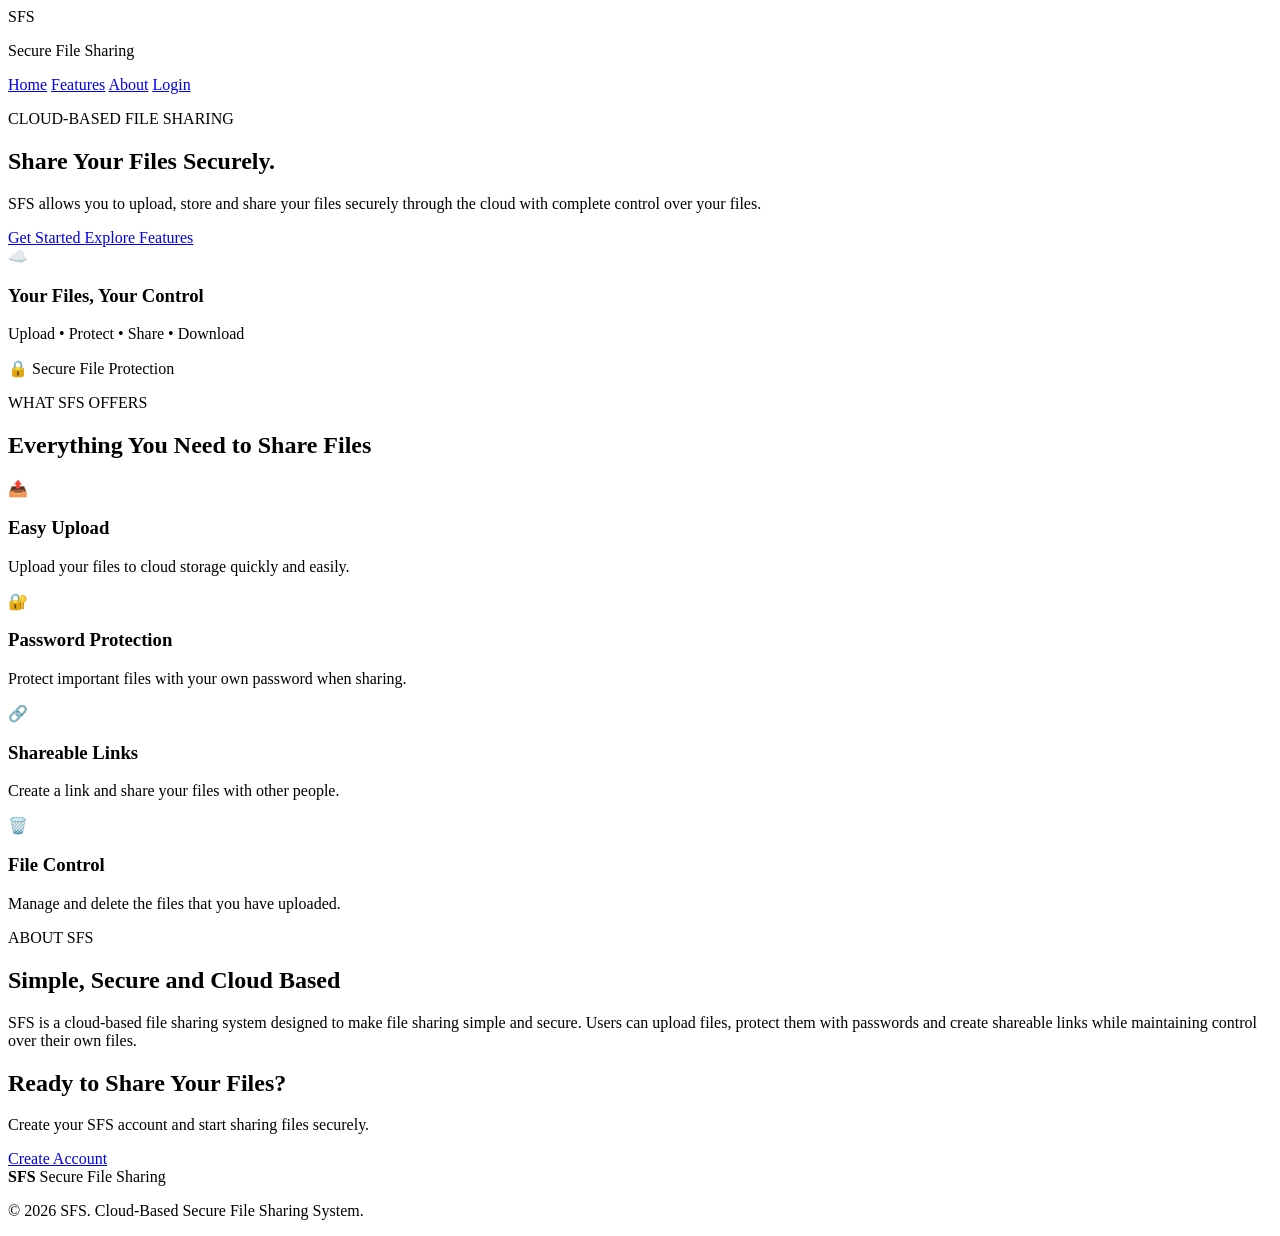
==== index.html @ ef944b82 "Add files via upload" ====
<!DOCTYPE html>
<html lang="en">
<head>
    <meta charset="UTF-8">
    <meta name="viewport" content="width=device-width, initial-scale=1.0">

    <title>SFS - Secure File Sharing</title>

    <link rel="stylesheet" href="css/style.css">
</head>

<body>

    <!-- Navigation Bar -->
    <header class="navbar">

        <div class="logo">
            <span>SFS</span>
            <p>Secure File Sharing</p>
        </div>

        <nav>
            <a href="index.html">Home</a>
            <a href="#features">Features</a>
            <a href="#about">About</a>
            <a href="login.html" class="login-btn">Login</a>
        </nav>

    </header>


    <!-- Hero Section -->
    <main>

        <section class="hero">

            <div class="hero-content">

                <p class="small-title">CLOUD-BASED FILE SHARING</p>

                <h1>
                    Share Your Files
                    <span>Securely.</span>
                </h1>

                <p class="hero-text">
                    SFS allows you to upload, store and share your files
                    securely through the cloud with complete control over
                    your files.
                </p>

                <div class="hero-buttons">
                    <a href="register.html" class="primary-btn">
                        Get Started
                    </a>

                    <a href="#features" class="secondary-btn">
                        Explore Features
                    </a>
                </div>

            </div>


            <!-- Hero Illustration -->
            <div class="hero-card">

                <div class="cloud-icon">☁️</div>

                <h3>Your Files, Your Control</h3>

                <p>
                    Upload • Protect • Share • Download
                </p>

                <div class="security">
                    🔒 Secure File Protection
                </div>

            </div>

        </section>


        <!-- Features Section -->
        <section id="features" class="features">

            <div class="section-heading">
                <p>WHAT SFS OFFERS</p>
                <h2>Everything You Need to Share Files</h2>
            </div>


            <div class="feature-container">

                <div class="feature-card">
                    <div class="feature-icon">📤</div>
                    <h3>Easy Upload</h3>
                    <p>
                        Upload your files to cloud storage quickly
                        and easily.
                    </p>
                </div>


                <div class="feature-card">
                    <div class="feature-icon">🔐</div>
                    <h3>Password Protection</h3>
                    <p>
                        Protect important files with your own
                        password when sharing.
                    </p>
                </div>


                <div class="feature-card">
                    <div class="feature-icon">🔗</div>
                    <h3>Shareable Links</h3>
                    <p>
                        Create a link and share your files with
                        other people.
                    </p>
                </div>


                <div class="feature-card">
                    <div class="feature-icon">🗑️</div>
                    <h3>File Control</h3>
                    <p>
                        Manage and delete the files that you
                        have uploaded.
                    </p>
                </div>

            </div>

        </section>


        <!-- About Section -->
        <section id="about" class="about">

            <div>
                <p class="small-title">ABOUT SFS</p>

                <h2>
                    Simple, Secure and Cloud Based
                </h2>

                <p>
                    SFS is a cloud-based file sharing system designed
                    to make file sharing simple and secure. Users can
                    upload files, protect them with passwords and create
                    shareable links while maintaining control over
                    their own files.
                </p>

            </div>

        </section>


        <!-- Call To Action -->
        <section class="cta">

            <h2>Ready to Share Your Files?</h2>

            <p>
                Create your SFS account and start sharing files securely.
            </p>

            <a href="register.html" class="primary-btn">
                Create Account
            </a>

        </section>

    </main>


    <!-- Footer -->
    <footer>

        <div class="footer-logo">
            <strong>SFS</strong>
            <span>Secure File Sharing</span>
        </div>

        <p>
            © 2026 SFS. Cloud-Based Secure File Sharing System.
        </p>

    </footer>

</body>
</html>
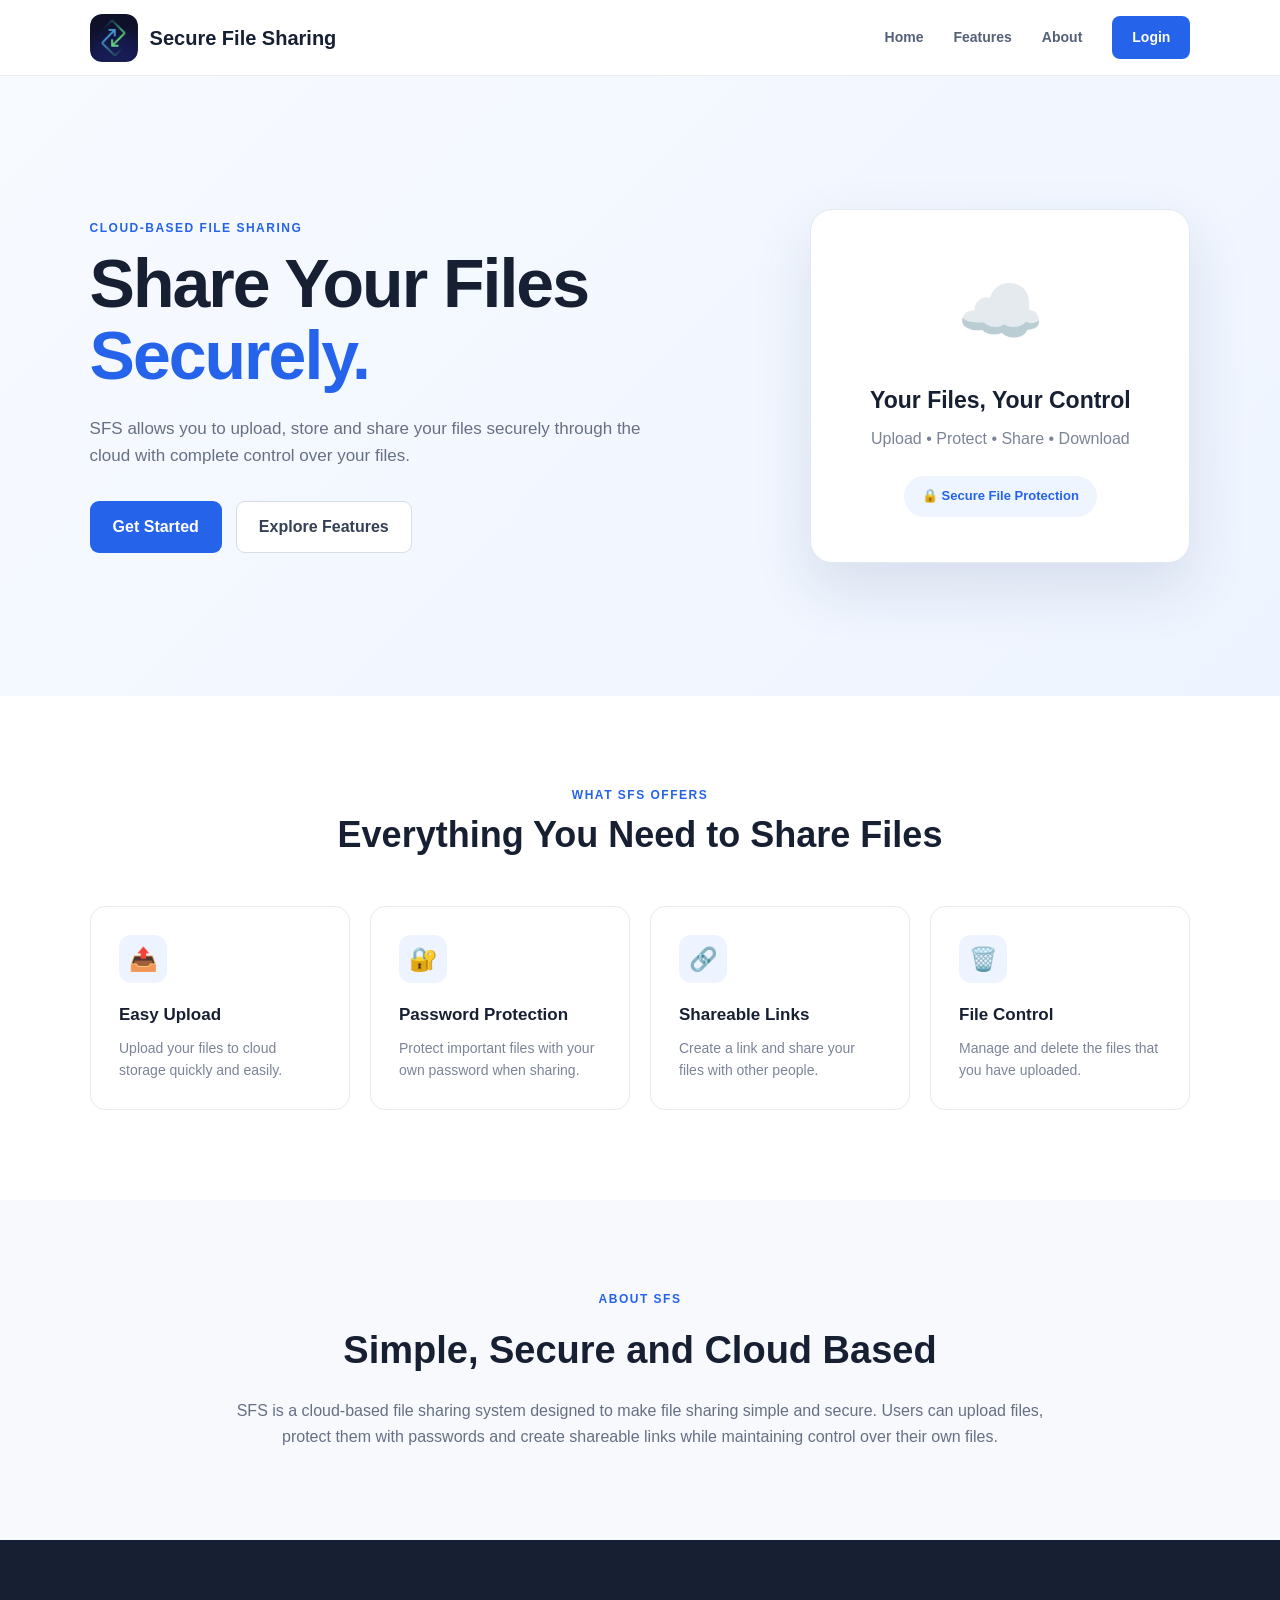
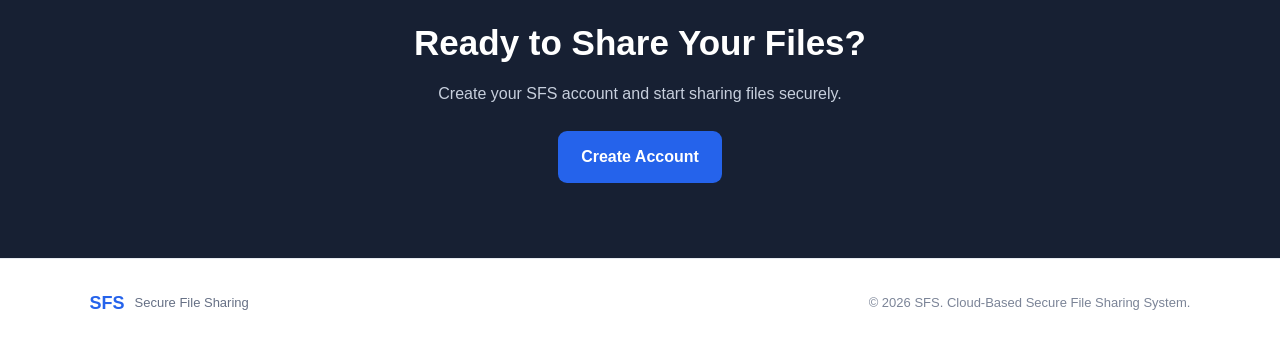
==== commit dacf71b7: "Update logo and hero section in index.html Updated the logo in the navigation bar and modified the h" ====
--- a/index.html
+++ b/index.html
@@ -14,8 +14,8 @@
     <!-- Navigation Bar -->
     <header class="navbar">
 
-        <div class="logo">
-            <span>SFS</span>
+        <div class="logoo">
+            <span><img src="6d5656d0329ecddce92189ee7727ef29.jpg"></span>
             <p>Secure File Sharing</p>
         </div>
 
--- a/css/style.css
+++ b/css/style.css
@@ -0,0 +1,1795 @@
+/* =========================================================
+   SFS - SECURE FILE SHARING SYSTEM
+   COMPLETE STYLESHEET
+   Pages:
+   - index.html
+   - login.html
+   - register.html
+   - dashboard.html
+   - share.html
+========================================================= */
+
+/* =========================================================
+   1. RESET & GLOBAL STYLES
+========================================================= */
+
+* {
+  margin: 0;
+  padding: 0;
+  box-sizing: border-box;
+}
+
+html {
+  scroll-behavior: smooth;
+}
+
+body {
+  font-family: Arial, Helvetica, sans-serif;
+  background: #f7f9fc;
+  color: #172033;
+  line-height: 1.6;
+}
+
+a {
+  text-decoration: none;
+  color: inherit;
+}
+
+button,
+input {
+  font-family: inherit;
+}
+
+button {
+  cursor: pointer;
+}
+
+.hidden {
+  display: none !important;
+}
+
+/* =========================================================
+   2. COMMON NAVIGATION BAR
+========================================================= */
+
+.navbar,
+.dashboard-navbar {
+  width: 100%;
+  min-height: 76px;
+  background: #ffffff;
+  border-bottom: 1px solid #e7ebf2;
+
+  display: flex;
+  align-items: center;
+  justify-content: space-between;
+
+  padding: 0 7%;
+}
+
+.logo {
+  display: flex;
+  align-items: center;
+  gap: 12px;
+}
+
+.logo span {
+  width: 46px;
+  height: 46px;
+
+  display: flex;
+  align-items: center;
+  justify-content: center;
+
+  background: #2563eb;
+  color: white;
+
+  border-radius: 12px;
+
+  font-size: 18px;
+  font-weight: 800;
+}
+
+.logo p {
+  font-size: 15px;
+  font-weight: 700;
+  color: #172033;
+}
+
+.navbar nav {
+  display: flex;
+  align-items: center;
+  gap: 30px;
+}
+
+.navbar nav a {
+  color: #536078;
+  font-size: 14px;
+  font-weight: 600;
+
+  transition: 0.2s ease;
+}
+
+.navbar nav a:hover {
+  color: #2563eb;
+}
+
+.login-btn {
+  background: #2563eb !important;
+  color: #ffffff !important;
+
+  padding: 10px 20px;
+  border-radius: 8px;
+}
+
+.login-btn:hover {
+  background: #1d4ed8 !important;
+}
+
+/* =========================================================
+   3. HOME PAGE - HERO
+========================================================= */
+
+.hero {
+  min-height: 620px;
+
+  padding: 80px 7%;
+
+  display: flex;
+  align-items: center;
+  justify-content: space-between;
+
+  gap: 60px;
+
+  background: linear-gradient(135deg, #f7faff 0%, #eef4ff 100%);
+}
+
+.hero-content {
+  max-width: 620px;
+}
+
+.small-title {
+  color: #2563eb;
+  font-size: 12px;
+  font-weight: 800;
+  letter-spacing: 1.5px;
+  margin-bottom: 10px;
+}
+
+.hero h1 {
+  font-size: clamp(42px, 6vw, 68px);
+  line-height: 1.05;
+  letter-spacing: -2px;
+  margin-bottom: 24px;
+}
+
+.hero h1 span {
+  color: #2563eb;
+}
+
+.hero-text {
+  color: #667085;
+  font-size: 17px;
+  max-width: 560px;
+  margin-bottom: 32px;
+}
+
+.hero-buttons {
+  display: flex;
+  gap: 14px;
+  flex-wrap: wrap;
+}
+
+/* Buttons */
+
+.primary-btn,
+.secondary-btn,
+.auth-btn,
+.download-btn,
+.upload-main-btn,
+.upload-small-btn {
+  border: none;
+  border-radius: 9px;
+
+  font-weight: 700;
+
+  transition: 0.2s ease;
+}
+
+.primary-btn {
+  display: inline-block;
+
+  padding: 13px 23px;
+
+  background: #2563eb;
+  color: #ffffff;
+}
+
+.primary-btn:hover {
+  background: #1d4ed8;
+  transform: translateY(-1px);
+}
+
+.secondary-btn {
+  display: inline-block;
+
+  padding: 12px 22px;
+
+  border: 1px solid #d6dce8;
+
+  background: #ffffff;
+  color: #344054;
+}
+
+.secondary-btn:hover {
+  border-color: #2563eb;
+  color: #2563eb;
+}
+
+/* Hero Card */
+
+.hero-card {
+  width: 380px;
+  min-height: 330px;
+
+  padding: 45px 35px;
+
+  background: #ffffff;
+
+  border: 1px solid #e3e8f1;
+  border-radius: 22px;
+
+  box-shadow: 0 25px 60px rgba(30, 60, 100, 0.12);
+
+  text-align: center;
+
+  display: flex;
+  flex-direction: column;
+  align-items: center;
+  justify-content: center;
+}
+
+.cloud-icon {
+  font-size: 70px;
+  margin-bottom: 15px;
+}
+
+.hero-card h3 {
+  font-size: 23px;
+  margin-bottom: 7px;
+}
+
+.hero-card p {
+  color: #7b8497;
+}
+
+.security {
+  margin-top: 25px;
+
+  padding: 10px 18px;
+
+  background: #eef5ff;
+  color: #2563eb;
+
+  border-radius: 50px;
+
+  font-size: 13px;
+  font-weight: 700;
+}
+
+/* =========================================================
+   4. FEATURES
+========================================================= */
+
+.features {
+  padding: 90px 7%;
+  background: #ffffff;
+}
+
+.section-heading {
+  text-align: center;
+  max-width: 650px;
+  margin: 0 auto 50px;
+}
+
+.section-heading p {
+  color: #2563eb;
+  font-size: 12px;
+  font-weight: 800;
+  letter-spacing: 1.5px;
+}
+
+.section-heading h2 {
+  font-size: 36px;
+  line-height: 1.2;
+  margin-top: 8px;
+}
+
+.feature-container {
+  max-width: 1100px;
+  margin: auto;
+
+  display: grid;
+  grid-template-columns: repeat(4, 1fr);
+
+  gap: 20px;
+}
+
+.feature-card {
+  padding: 28px;
+
+  border: 1px solid #e7ebf2;
+  border-radius: 15px;
+
+  background: #ffffff;
+
+  transition: 0.2s ease;
+}
+
+.feature-card:hover {
+  transform: translateY(-5px);
+
+  box-shadow: 0 15px 35px rgba(30, 50, 80, 0.08);
+
+  border-color: #d5e2ff;
+}
+
+.feature-icon {
+  width: 48px;
+  height: 48px;
+
+  display: flex;
+  align-items: center;
+  justify-content: center;
+
+  background: #eef4ff;
+
+  border-radius: 12px;
+
+  font-size: 23px;
+
+  margin-bottom: 18px;
+}
+
+.feature-card h3 {
+  font-size: 17px;
+  margin-bottom: 8px;
+}
+
+.feature-card p {
+  color: #7b8497;
+  font-size: 14px;
+}
+
+/* =========================================================
+   5. ABOUT SECTION
+========================================================= */
+
+.about {
+  padding: 90px 7%;
+
+  background: #f7f9fc;
+
+  display: flex;
+  justify-content: center;
+}
+
+.about > div {
+  max-width: 850px;
+  text-align: center;
+}
+
+.about h2 {
+  font-size: 38px;
+  margin-bottom: 18px;
+}
+
+.about p:last-child {
+  color: #667085;
+  font-size: 16px;
+}
+
+/* =========================================================
+   6. CALL TO ACTION
+========================================================= */
+
+.cta {
+  padding: 75px 20px;
+
+  background: #172033;
+
+  color: white;
+
+  text-align: center;
+}
+
+.cta h2 {
+  font-size: 35px;
+  margin-bottom: 10px;
+}
+
+.cta p {
+  color: #c7cfdd;
+  margin-bottom: 25px;
+}
+
+/* =========================================================
+   7. FOOTER
+========================================================= */
+
+footer {
+  padding: 30px 7%;
+
+  background: #ffffff;
+
+  border-top: 1px solid #e7ebf2;
+
+  display: flex;
+  align-items: center;
+  justify-content: space-between;
+
+  color: #7b8497;
+
+  font-size: 13px;
+}
+
+.footer-logo {
+  display: flex;
+  align-items: center;
+  gap: 10px;
+}
+
+.footer-logo strong {
+  color: #2563eb;
+  font-size: 18px;
+}
+
+.footer-logo span {
+  color: #667085;
+}
+
+/* =========================================================
+   8. LOGIN / REGISTER AUTH PAGES
+========================================================= */
+
+.auth-container {
+  min-height: calc(100vh - 76px);
+
+  padding: 60px 20px;
+
+  display: flex;
+  align-items: center;
+  justify-content: center;
+
+  background: #f7f9fc;
+}
+
+.auth-card {
+  width: 100%;
+  max-width: 450px;
+
+  background: #ffffff;
+
+  padding: 38px;
+
+  border: 1px solid #e3e8f1;
+  border-radius: 18px;
+
+  box-shadow: 0 15px 45px rgba(30, 50, 80, 0.08);
+}
+
+.auth-header {
+  text-align: center;
+  margin-bottom: 30px;
+}
+
+.auth-icon {
+  width: 60px;
+  height: 60px;
+
+  margin: 0 auto 15px;
+
+  display: flex;
+  align-items: center;
+  justify-content: center;
+
+  background: #eef4ff;
+
+  border-radius: 16px;
+
+  font-size: 28px;
+}
+
+.auth-header h1 {
+  font-size: 28px;
+  margin-bottom: 5px;
+}
+
+.auth-header p {
+  color: #7b8497;
+  font-size: 14px;
+}
+
+/* Form */
+
+.form-group {
+  margin-bottom: 19px;
+}
+
+.form-group label {
+  display: block;
+
+  margin-bottom: 7px;
+
+  font-size: 13px;
+  font-weight: 700;
+
+  color: #344054;
+}
+
+.form-group input {
+  width: 100%;
+
+  height: 46px;
+
+  padding: 0 13px;
+
+  border: 1px solid #d6dce8;
+  border-radius: 8px;
+
+  outline: none;
+
+  background: #ffffff;
+
+  font-size: 14px;
+
+  transition: 0.2s ease;
+}
+
+.form-group input:focus {
+  border-color: #2563eb;
+
+  box-shadow: 0 0 0 3px rgba(37, 99, 235, 0.1);
+}
+
+.form-group small {
+  display: block;
+
+  margin-top: 5px;
+
+  color: #98a2b3;
+
+  font-size: 11px;
+}
+
+/* Password */
+
+.password-box {
+  position: relative;
+}
+
+.password-box input {
+  padding-right: 65px;
+}
+
+.show-password {
+  position: absolute;
+
+  right: 9px;
+  top: 50%;
+
+  transform: translateY(-50%);
+
+  border: none;
+  background: transparent;
+
+  color: #2563eb;
+
+  font-size: 12px;
+  font-weight: 700;
+}
+
+/* Login Options */
+
+.login-options {
+  display: flex;
+
+  align-items: center;
+  justify-content: space-between;
+
+  margin-bottom: 22px;
+
+  font-size: 12px;
+}
+
+.remember {
+  display: flex;
+  align-items: center;
+  gap: 6px;
+
+  color: #667085;
+}
+
+.remember input {
+  accent-color: #2563eb;
+}
+
+.login-options a {
+  color: #2563eb;
+  font-weight: 700;
+}
+
+/* Auth Button */
+
+.auth-btn {
+  width: 100%;
+
+  height: 47px;
+
+  background: #2563eb;
+  color: #ffffff;
+
+  font-size: 14px;
+}
+
+.auth-btn:hover {
+  background: #1d4ed8;
+}
+
+/* Terms */
+
+.terms {
+  margin: 18px 0;
+
+  color: #667085;
+
+  font-size: 12px;
+}
+
+.terms label {
+  display: flex;
+  gap: 8px;
+  align-items: flex-start;
+}
+
+.terms input {
+  margin-top: 3px;
+  accent-color: #2563eb;
+}
+
+.terms a {
+  color: #2563eb;
+  font-weight: 700;
+}
+
+/* Messages */
+
+.form-message {
+  margin-top: 12px;
+
+  text-align: center;
+
+  font-size: 13px;
+  font-weight: 600;
+}
+
+/* Auth Footer */
+
+.auth-footer {
+  text-align: center;
+
+  margin-top: 25px;
+  padding-top: 20px;
+
+  border-top: 1px solid #edf0f5;
+
+  color: #667085;
+
+  font-size: 13px;
+}
+
+.auth-footer a {
+  color: #2563eb;
+  font-weight: 700;
+}
+
+/* =========================================================
+   9. DASHBOARD NAVBAR
+========================================================= */
+
+.dashboard-navbar {
+  position: sticky;
+  top: 0;
+  z-index: 100;
+
+  background: #ffffff;
+}
+
+.user-menu {
+  display: flex;
+  align-items: center;
+  gap: 15px;
+}
+
+.user-menu span {
+  color: #536078;
+  font-size: 13px;
+  font-weight: 600;
+}
+
+.logout-btn {
+  border: 1px solid #e0e5ed;
+
+  background: #ffffff;
+
+  color: #344054;
+
+  padding: 9px 15px;
+
+  border-radius: 7px;
+
+  font-size: 12px;
+  font-weight: 700;
+}
+
+.logout-btn:hover {
+  color: #dc2626;
+  border-color: #fecaca;
+}
+
+/* =========================================================
+   10. DASHBOARD CONTAINER
+========================================================= */
+
+.dashboard-container {
+  width: 100%;
+  max-width: 1350px;
+
+  margin: auto;
+
+  padding: 45px 5%;
+}
+
+.dashboard-welcome {
+  display: flex;
+  align-items: center;
+  justify-content: space-between;
+
+  margin-bottom: 30px;
+}
+
+.dashboard-welcome h1 {
+  font-size: 32px;
+  line-height: 1.2;
+
+  margin-bottom: 5px;
+}
+
+.dashboard-welcome p:last-child {
+  color: #7b8497;
+}
+
+.upload-main-btn {
+  background: #2563eb;
+  color: white;
+
+  padding: 13px 20px;
+}
+
+.upload-main-btn:hover {
+  background: #1d4ed8;
+}
+
+/* =========================================================
+   11. DASHBOARD STATISTICS
+========================================================= */
+
+.stats-container {
+  display: grid;
+
+  grid-template-columns: repeat(4, 1fr);
+
+  gap: 18px;
+
+  margin-bottom: 40px;
+}
+
+.stat-card {
+  padding: 22px;
+
+  background: #ffffff;
+
+  border: 1px solid #e4e9f1;
+
+  border-radius: 13px;
+
+  display: flex;
+  align-items: center;
+
+  gap: 15px;
+}
+
+.stat-icon {
+  width: 45px;
+  height: 45px;
+
+  display: flex;
+  align-items: center;
+  justify-content: center;
+
+  background: #eef4ff;
+
+  border-radius: 11px;
+
+  font-size: 21px;
+}
+
+.stat-card p {
+  color: #7b8497;
+
+  font-size: 12px;
+  margin-bottom: 2px;
+}
+
+.stat-card h2 {
+  font-size: 22px;
+}
+
+/* =========================================================
+   12. FILE MANAGEMENT
+========================================================= */
+
+.file-section {
+  background: #ffffff;
+
+  border: 1px solid #e4e9f1;
+
+  border-radius: 15px;
+
+  padding: 25px;
+
+  margin-bottom: 35px;
+}
+
+.file-section-header {
+  display: flex;
+
+  justify-content: space-between;
+  align-items: flex-end;
+
+  gap: 20px;
+
+  margin-bottom: 25px;
+}
+
+.file-section-header h2 {
+  font-size: 25px;
+}
+
+/* Search */
+
+.search-box {
+  width: 280px;
+
+  height: 42px;
+
+  display: flex;
+  align-items: center;
+
+  gap: 8px;
+
+  padding: 0 12px;
+
+  border: 1px solid #d6dce8;
+
+  border-radius: 8px;
+
+  background: #ffffff;
+}
+
+.search-box span {
+  font-size: 14px;
+}
+
+.search-box input {
+  width: 100%;
+
+  border: none;
+  outline: none;
+
+  font-size: 13px;
+}
+
+/* Filters */
+
+.file-filters {
+  display: flex;
+  gap: 8px;
+
+  margin-bottom: 18px;
+}
+
+.filter-btn {
+  padding: 8px 14px;
+
+  border: 1px solid #dce2eb;
+
+  background: #ffffff;
+
+  color: #667085;
+
+  border-radius: 7px;
+
+  font-size: 12px;
+  font-weight: 700;
+}
+
+.filter-btn:hover,
+.filter-btn.active {
+  background: #eef4ff;
+  border-color: #cbdcff;
+  color: #2563eb;
+}
+
+/* =========================================================
+   13. FILE TABLE
+========================================================= */
+
+.file-table-container {
+  width: 100%;
+  overflow-x: auto;
+}
+
+.file-table {
+  width: 100%;
+
+  border-collapse: collapse;
+
+  min-width: 800px;
+}
+
+.file-table th {
+  text-align: left;
+
+  padding: 13px;
+
+  background: #f8fafc;
+
+  color: #667085;
+
+  font-size: 11px;
+
+  text-transform: uppercase;
+
+  letter-spacing: 0.5px;
+}
+
+.file-table td {
+  padding: 15px 13px;
+
+  border-bottom: 1px solid #edf0f5;
+
+  font-size: 13px;
+}
+
+.file-table tbody tr:hover {
+  background: #fbfcfe;
+}
+
+.empty-files {
+  text-align: center !important;
+
+  padding: 60px 20px !important;
+
+  color: #7b8497;
+}
+
+.empty-icon {
+  font-size: 45px;
+  margin-bottom: 10px;
+}
+
+.empty-files h3 {
+  color: #344054;
+  margin-bottom: 4px;
+}
+
+.empty-files p {
+  font-size: 13px;
+  margin-bottom: 15px;
+}
+
+.upload-small-btn {
+  background: #2563eb;
+  color: #ffffff;
+
+  padding: 9px 15px;
+
+  font-size: 12px;
+}
+
+/* =========================================================
+   14. RECENT ACTIVITY
+========================================================= */
+
+.activity-section {
+  background: #ffffff;
+
+  border: 1px solid #e4e9f1;
+
+  border-radius: 15px;
+
+  padding: 25px;
+}
+
+.section-heading-left {
+  margin-bottom: 20px;
+}
+
+.section-heading-left h2 {
+  font-size: 24px;
+}
+
+.activity-list {
+  display: flex;
+  flex-direction: column;
+}
+
+.activity-empty {
+  padding: 35px;
+
+  text-align: center;
+
+  color: #98a2b3;
+
+  font-size: 13px;
+}
+
+.activity-empty span {
+  display: block;
+
+  font-size: 30px;
+
+  margin-bottom: 8px;
+}
+
+/* =========================================================
+   15. UPLOAD MODAL
+========================================================= */
+
+.modal {
+  position: fixed;
+
+  inset: 0;
+
+  z-index: 1000;
+
+  background: rgba(15, 23, 42, 0.55);
+
+  display: flex;
+
+  align-items: center;
+  justify-content: center;
+
+  padding: 20px;
+}
+
+.modal-content {
+  width: 100%;
+  max-width: 530px;
+
+  max-height: 90vh;
+
+  overflow-y: auto;
+
+  background: #ffffff;
+
+  border-radius: 17px;
+
+  padding: 30px;
+
+  box-shadow: 0 25px 70px rgba(0, 0, 0, 0.18);
+}
+
+.modal-header {
+  display: flex;
+
+  align-items: flex-start;
+  justify-content: space-between;
+
+  margin-bottom: 25px;
+}
+
+.modal-header h2 {
+  font-size: 25px;
+}
+
+.close-modal {
+  width: 34px;
+  height: 34px;
+
+  border: none;
+
+  background: #f2f4f7;
+
+  border-radius: 8px;
+
+  font-size: 22px;
+
+  color: #667085;
+}
+
+.close-modal:hover {
+  background: #e9edf3;
+}
+
+/* Upload Area */
+
+.file-upload-area {
+  padding: 30px 20px;
+
+  text-align: center;
+
+  border: 2px dashed #cbd5e1;
+
+  border-radius: 13px;
+
+  background: #f8fafc;
+
+  margin-bottom: 22px;
+}
+
+.upload-icon {
+  font-size: 40px;
+
+  margin-bottom: 8px;
+}
+
+.file-upload-area h3 {
+  font-size: 16px;
+}
+
+.file-upload-area p {
+  color: #7b8497;
+
+  font-size: 13px;
+
+  margin-bottom: 15px;
+}
+
+.file-upload-area input {
+  max-width: 100%;
+
+  font-size: 12px;
+}
+
+/* Password Protection */
+
+.protection-option {
+  display: flex;
+
+  align-items: center;
+  justify-content: space-between;
+
+  gap: 15px;
+
+  padding: 15px;
+
+  background: #f8fafc;
+
+  border: 1px solid #e6eaf0;
+
+  border-radius: 10px;
+
+  margin-bottom: 18px;
+}
+
+.protection-option h3 {
+  font-size: 14px;
+
+  margin-bottom: 3px;
+}
+
+.protection-option p {
+  color: #7b8497;
+
+  font-size: 11px;
+}
+
+/* Toggle */
+
+.switch {
+  position: relative;
+
+  width: 48px;
+  height: 26px;
+
+  flex-shrink: 0;
+}
+
+.switch input {
+  opacity: 0;
+
+  width: 0;
+  height: 0;
+}
+
+.slider {
+  position: absolute;
+
+  inset: 0;
+
+  background: #cbd5e1;
+
+  border-radius: 30px;
+
+  transition: 0.2s;
+}
+
+.slider::before {
+  content: "";
+
+  position: absolute;
+
+  width: 20px;
+  height: 20px;
+
+  left: 3px;
+  top: 3px;
+
+  background: white;
+
+  border-radius: 50%;
+
+  transition: 0.2s;
+}
+
+.switch input:checked + .slider {
+  background: #2563eb;
+}
+
+.switch input:checked + .slider::before {
+  transform: translateX(22px);
+}
+
+/* =========================================================
+   16. SHARE PAGE
+========================================================= */
+
+.share-container {
+  min-height: calc(100vh - 76px);
+
+  padding: 60px 20px;
+
+  display: flex;
+  align-items: center;
+  justify-content: center;
+
+  background: #f7f9fc;
+}
+
+.share-card {
+  width: 100%;
+
+  max-width: 620px;
+
+  padding: 45px;
+
+  background: #ffffff;
+
+  border: 1px solid #e3e8f1;
+
+  border-radius: 18px;
+
+  box-shadow: 0 18px 50px rgba(30, 50, 80, 0.08);
+
+  text-align: center;
+}
+
+.share-logo {
+  width: 70px;
+  height: 70px;
+
+  margin: 0 auto 20px;
+
+  display: flex;
+  align-items: center;
+  justify-content: center;
+
+  background: #eef4ff;
+
+  border-radius: 18px;
+
+  font-size: 35px;
+}
+
+.share-card h1 {
+  font-size: 29px;
+
+  line-height: 1.2;
+
+  margin-bottom: 8px;
+
+  word-break: break-word;
+}
+
+.share-card > div > p {
+  color: #7b8497;
+
+  font-size: 14px;
+}
+
+/* Shared File Details */
+
+.shared-file-details {
+  display: grid;
+
+  grid-template-columns: repeat(3, 1fr);
+
+  gap: 10px;
+
+  margin: 25px 0;
+}
+
+.shared-file-details > div {
+  padding: 13px 8px;
+
+  background: #f8fafc;
+
+  border-radius: 9px;
+}
+
+.shared-file-details span {
+  display: block;
+
+  font-size: 20px;
+
+  margin-bottom: 4px;
+}
+
+.shared-file-details p {
+  color: #667085;
+
+  font-size: 11px;
+}
+
+.shared-file-details strong {
+  display: block;
+
+  color: #344054;
+
+  font-size: 12px;
+}
+
+/* Protection */
+
+.protection-message,
+.unprotected-message {
+  padding: 25px;
+
+  margin-top: 20px;
+
+  border-radius: 12px;
+}
+
+.protection-message {
+  background: #fff8e6;
+
+  border: 1px solid #f8e2a8;
+}
+
+.unprotected-message {
+  background: #effcf5;
+
+  border: 1px solid #c8efd9;
+}
+
+.large-security-icon {
+  font-size: 35px;
+
+  margin-bottom: 8px;
+}
+
+.protection-message h2,
+.unprotected-message h2 {
+  font-size: 19px;
+
+  margin-bottom: 5px;
+}
+
+.protection-message p,
+.unprotected-message p {
+  color: #667085;
+
+  font-size: 13px;
+
+  margin-bottom: 18px;
+}
+
+/* Download */
+
+.download-btn {
+  min-width: 190px;
+
+  padding: 12px 20px;
+
+  background: #2563eb;
+
+  color: white;
+
+  font-size: 13px;
+}
+
+.download-btn:hover {
+  background: #1d4ed8;
+}
+
+/* Share Information */
+
+.share-information {
+  display: flex;
+
+  justify-content: center;
+
+  gap: 30px;
+
+  margin-top: 25px;
+
+  padding-top: 20px;
+
+  border-top: 1px solid #edf0f5;
+}
+
+.share-information > div {
+  display: flex;
+
+  align-items: center;
+
+  gap: 7px;
+}
+
+.share-information span {
+  font-size: 16px;
+}
+
+.share-information p {
+  color: #667085;
+
+  font-size: 11px;
+}
+
+.share-information strong {
+  color: #344054;
+}
+
+/* Expiration */
+
+.expiration-message {
+  margin-top: 18px;
+
+  padding: 10px;
+
+  border-radius: 7px;
+
+  background: #fff4e5;
+
+  color: #b45309;
+
+  font-size: 11px;
+
+  font-weight: 700;
+}
+
+/* Error */
+
+.error-icon {
+  font-size: 55px;
+
+  margin-bottom: 12px;
+}
+
+#errorState h1 {
+  margin-bottom: 10px;
+}
+
+#errorState p {
+  color: #7b8497;
+
+  margin-bottom: 25px;
+}
+
+/* Loading */
+
+.loading-spinner {
+  width: 32px;
+  height: 32px;
+
+  margin: 20px auto;
+
+  border: 3px solid #e5e7eb;
+
+  border-top-color: #2563eb;
+
+  border-radius: 50%;
+
+  animation: spin 0.8s linear infinite;
+}
+
+@keyframes spin {
+  from {
+    transform: rotate(0deg);
+  }
+
+  to {
+    transform: rotate(360deg);
+  }
+}
+
+/* =========================================================
+   17. RESPONSIVE DESIGN - TABLET
+========================================================= */
+
+@media (max-width: 1000px) {
+  .feature-container {
+    grid-template-columns: repeat(2, 1fr);
+  }
+
+  .stats-container {
+    grid-template-columns: repeat(2, 1fr);
+  }
+
+  .hero {
+    padding-top: 60px;
+    padding-bottom: 60px;
+  }
+}
+
+/* =========================================================
+   18. RESPONSIVE DESIGN - MOBILE
+========================================================= */
+
+@media (max-width: 700px) {
+  /* Navbar */
+
+  .navbar,
+  .dashboard-navbar {
+    padding: 14px 5%;
+
+    flex-wrap: wrap;
+
+    gap: 15px;
+  }
+
+  .navbar nav {
+    width: 100%;
+
+    justify-content: center;
+
+    gap: 15px;
+  }
+
+  .navbar nav a {
+    font-size: 12px;
+  }
+
+  .logo p {
+    display: none;
+  }
+
+  /* Hero */
+
+  .hero {
+    min-height: auto;
+
+    padding: 60px 5%;
+
+    flex-direction: column;
+
+    text-align: center;
+  }
+
+  .hero h1 {
+    font-size: 43px;
+  }
+
+  .hero-text {
+    font-size: 14px;
+  }
+
+  .hero-buttons {
+    justify-content: center;
+  }
+
+  .hero-card {
+    width: 100%;
+
+    max-width: 380px;
+  }
+
+  /* Features */
+
+  .features {
+    padding: 60px 5%;
+  }
+
+  .section-heading h2 {
+    font-size: 29px;
+  }
+
+  .feature-container {
+    grid-template-columns: 1fr;
+  }
+
+  /* About */
+
+  .about {
+    padding: 60px 5%;
+  }
+
+  .about h2 {
+    font-size: 30px;
+  }
+
+  /* CTA */
+
+  .cta h2 {
+    font-size: 28px;
+  }
+
+  /* Footer */
+
+  footer {
+    flex-direction: column;
+
+    gap: 12px;
+
+    text-align: center;
+  }
+
+  /* Auth */
+
+  .auth-container {
+    padding: 35px 15px;
+  }
+
+  .auth-card {
+    padding: 27px 22px;
+  }
+
+  /* Dashboard */
+
+  .dashboard-container {
+    padding: 30px 4%;
+  }
+
+  .dashboard-welcome {
+    align-items: flex-start;
+
+    flex-direction: column;
+
+    gap: 18px;
+  }
+
+  .dashboard-welcome h1 {
+    font-size: 27px;
+  }
+
+  .stats-container {
+    grid-template-columns: 1fr;
+  }
+
+  .file-section,
+  .activity-section {
+    padding: 18px;
+  }
+
+  .file-section-header {
+    align-items: stretch;
+
+    flex-direction: column;
+  }
+
+  .search-box {
+    width: 100%;
+  }
+
+  /* Dashboard User Menu */
+
+  .user-menu span {
+    display: none;
+  }
+
+  /* Modal */
+
+  .modal-content {
+    padding: 23px;
+
+    max-height: 94vh;
+  }
+
+  /* Share */
+
+  .share-container {
+    padding: 35px 15px;
+  }
+
+  .share-card {
+    padding: 30px 20px;
+  }
+
+  .share-card h1 {
+    font-size: 24px;
+  }
+
+  .shared-file-details {
+    grid-template-columns: 1fr;
+  }
+
+  .share-information {
+    flex-direction: column;
+
+    gap: 10px;
+  }
+}
+
+/* =========================================================
+   19. VERY SMALL MOBILE
+========================================================= */
+
+@media (max-width: 400px) {
+  .hero h1 {
+    font-size: 36px;
+  }
+
+  .hero-card {
+    padding: 30px 20px;
+  }
+
+  .auth-card {
+    padding: 23px 17px;
+  }
+
+  .dashboard-welcome h1 {
+    font-size: 24px;
+  }
+
+  .file-filters {
+    flex-wrap: wrap;
+  }
+}
+
+
+/*==========================================================
+for new logo 
+================================================================*/
+.logoo {
+    display: flex;
+    align-items: center;
+    gap: 12px;
+    padding: 8px 0;
+}
+
+.logoo span {
+    width: 48px;
+    height: 48px;
+    display: flex;
+    align-items: center;
+    justify-content: center;
+    overflow: hidden;
+    border-radius: 12px;
+    flex-shrink: 0;
+}
+
+.logoo span img {
+    width: 100%;
+    height: 100%;
+    object-fit: cover;
+    display: block;
+}
+
+.logoo p {
+    margin: 0;
+    font-size: 20px;
+    font-weight: 700;
+    line-height: 1.2;
+    white-space: nowrap;
+}
